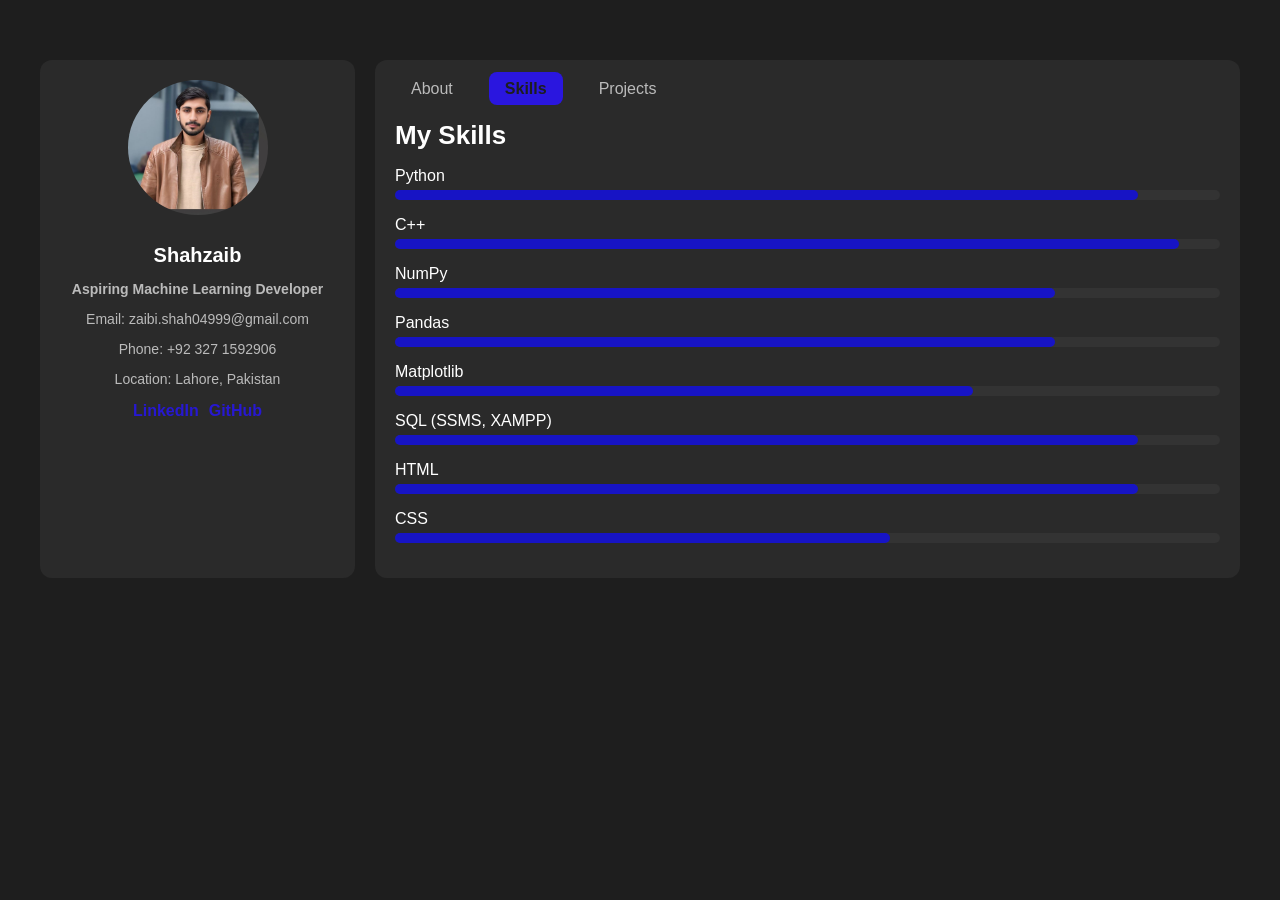
==== skill.html @ c57428e2 "Add files via upload" ====
<!DOCTYPE html>
<html lang="en">
<head>
  <meta charset="UTF-8">
  <meta name="viewport" content="width=device-width, initial-scale=1.0">
  <title>Portfolio - Skills</title>
  <link rel="stylesheet" href="style.css">
</head>
<body>

  <!-- 🔹 Main Wrapper -->
  <div class="wrapper">

    <!-- Sidebar/Profile Card -->
    <aside class="sidebar">
      <div class="profile">
        <img src="image.jpeg" alt="Profile Pic">
        <h2>Shahzaib</h2>
        <p class="role">Aspiring Machine Learning Developer</p>
        <p>Email: zaibi.shah04999@gmail.com</p>
        <p>Phone: +92 327 1592906</p>
        <p>Location: Lahore, Pakistan</p>
      </div>
      <div class="social-links">
      <a href="https://www.linkedin.com/public-profile/settings?trk=d_flagship3_profile_self_view_public_profile" target="_blank">LinkedIn</a>
      <a href="https://github.com/zain-ul-abideen04" target="_blank">GitHub</a>
    </div>
    </aside>

    <!-- Content Area -->
    <main class="content">
      
      <!-- 🔹 Navigation Bar -->
      <nav class="navbar">
        <ul>
          <li><a href="index.html">About</a></li>
          <li><a href="skill.html" class="active">Skills</a></li>
          <li><a href="projects.html">Projects</a></li>
        </ul>
      </nav>

      <section class="skills-page">
  <h1>My Skills</h1>

  <div class="skill">
    <p>Python</p>
    <div class="skill-bar"><div class="skill-level" style="width:90%"></div></div>
  </div>

  <div class="skill">
    <p>C++</p>
    <div class="skill-bar"><div class="skill-level" style="width:95%"></div></div>
  </div>

  <div class="skill">
    <p>NumPy</p>
    <div class="skill-bar"><div class="skill-level" style="width:80%"></div></div>
  </div>

  <div class="skill">
    <p>Pandas</p>
    <div class="skill-bar"><div class="skill-level" style="width:80%"></div></div>
  </div>

  <div class="skill">
    <p>Matplotlib</p>
    <div class="skill-bar"><div class="skill-level" style="width:70%"></div></div>
  </div>

  <div class="skill">
    <p>SQL (SSMS, XAMPP)</p>
    <div class="skill-bar"><div class="skill-level" style="width:90%"></div></div>
  </div>

  <div class="skill">
    <p>HTML</p>
    <div class="skill-bar"><div class="skill-level" style="width:90%"></div></div>
  </div>

  <div class="skill">
    <p>CSS</p>
    <div class="skill-bar"><div class="skill-level" style="width:60%"></div></div>
  </div>

</section>

</section>


    </main>
  </div>

</body>
</html>
---- style.css ----
/* General Reset */
body {
  margin: 0;
  font-family: Arial, sans-serif;
  background-color: #1e1e1e;
  color: #fff;
}

.wrapper {
  display: flex;
  max-width: 1200px;
  margin: 40px auto;
  gap: 20px;
  padding: 20px;
}

/* Sidebar/Profile Card */
.sidebar {
  background: #2a2a2a;
  border-radius: 12px;
  padding: 20px;
  flex: 1;
  text-align: center;
}

.sidebar img {
  width: 140px;
  border-radius: 50%;
  margin-bottom: 15px;
}

.sidebar h2 {
  margin: 10px 0;
  font-size: 20px;
}

.sidebar p {
  font-size: 14px;
  color: #bbb;
}

.role {
  font-weight: bold;
  color: #4b21e4; /* Highlight role */
}

/* Main Content */
.content {
  background: #2a2a2a;
  border-radius: 12px;
  padding: 20px;
  flex: 3;
}

/* Navigation Bar */
.navbar ul {
  list-style: none;
  display: flex;
  gap: 20px;
  padding: 0;
  margin: 0 0 20px 0;
}

.navbar ul li a {
  text-decoration: none;
  color: #bbb;
  padding: 8px 16px;
  border-radius: 8px;
  transition: 0.3s;
}

.navbar ul li a:hover {
  background: #444;
  color: #fff;
}

/* Active Button */
.navbar ul li a.active {
  background: #2a16df; /* Golden/Yellow active button */
  color: #1e1e1e;
  font-weight: bold;
}

/* About Section */
.about h1 {
  font-size: 26px;
  margin-bottom: 10px;
}

.about p {
  font-size: 15px;
  line-height: 1.6;
  color: #ddd;
}

/* Services Section */
.services {
  margin-top: 20px;
}

.services h2 {
  margin-bottom: 15px;
  font-size: 22px;
}

.service-box {
  background: #333;
  padding: 20px;
  border-radius: 10px;
  margin-bottom: 15px;
  transition: 0.3s;
}

.service-box:hover {
  background: #444;
}

.service-box h3 {
  margin-bottom: 10px;
  font-size: 18px;
}

.service-box p {
  font-size: 14px;
  color: #bbb;
}
/* Skills Page */
.skills-page {
  margin-top: 20px;
}

.skills-page h1 {
  font-size: 26px;
  margin-bottom: 15px;
}

.skills-list {
  list-style-type: disc;
  padding-left: 20px;
}

.skills-list li {
  font-size: 16px;
  margin-bottom: 8px;
  color: #ddd;
}
.projects {
  margin-top: 20px;
}

.project-box {
  background: #333;
  padding: 20px;
  border-radius: 10px;
  margin-bottom: 15px;
}

.project-box h3 {
  margin-bottom: 8px;
  color: #3d0fd3;
}

.project-box p {
  color: #bbb;
  font-size: 14px;
}
.cert-list {
  list-style: none;
  padding: 0;
}

.cert-list li {
  background: #333;
  padding: 12px 15px;
  border-radius: 10px;
  margin-bottom: 10px;
  transition: 0.3s;
}

.cert-list li:hover {
  background: #444;
}
.social-links {
  margin-top: 15px;
  display: flex;
  justify-content: center;
  gap: 10px;
}

.social-links a {
  color: #2718d1; /* highlight color */
  text-decoration: none;
  font-weight: bold;
  transition: 0.3s;
}

.social-links a:hover {
  color: #fff;
}
.skill {
  margin-bottom: 15px;
}

.skill p {
  margin-bottom: 5px;
}

.skill-bar {
  background: #333;
  border-radius: 8px;
  height: 10px;
  width: 100%;
}

.skill-level {
  background: #1714c5;
  height: 10px;
  border-radius: 8px;
}
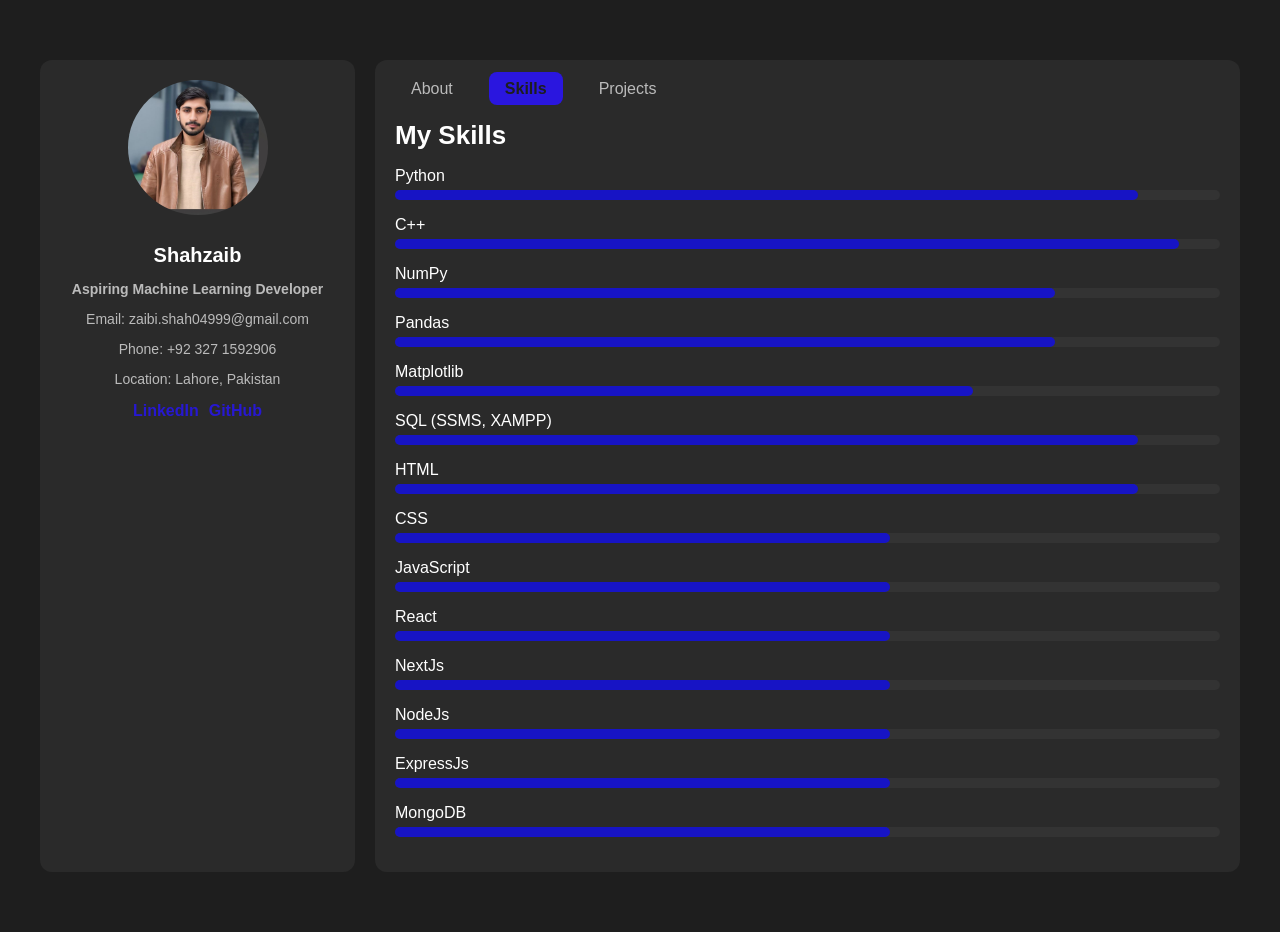
==== commit 35b4dd2f: "skill.html" ====
--- a/skill.html
+++ b/skill.html
@@ -81,6 +81,30 @@
     <p>CSS</p>
     <div class="skill-bar"><div class="skill-level" style="width:60%"></div></div>
   </div>
+        <div class="skill">
+    <p>JavaScript</p>
+    <div class="skill-bar"><div class="skill-level" style="width:60%"></div></div>
+  </div>
+  <div class="skill">
+    <p>React</p>
+    <div class="skill-bar"><div class="skill-level" style="width:60%"></div></div>
+  </div>
+  <div class="skill">
+    <p>NextJs</p>
+    <div class="skill-bar"><div class="skill-level" style="width:60%"></div></div>
+  </div>
+  <div class="skill">
+    <p>NodeJs</p>
+    <div class="skill-bar"><div class="skill-level" style="width:60%"></div></div>
+  </div>
+  <div class="skill">
+    <p>ExpressJs</p>
+    <div class="skill-bar"><div class="skill-level" style="width:60%"></div></div>
+  </div>
+  <div class="skill">
+    <p>MongoDB</p>
+    <div class="skill-bar"><div class="skill-level" style="width:60%"></div></div>
+  </div>
 
 </section>
 
